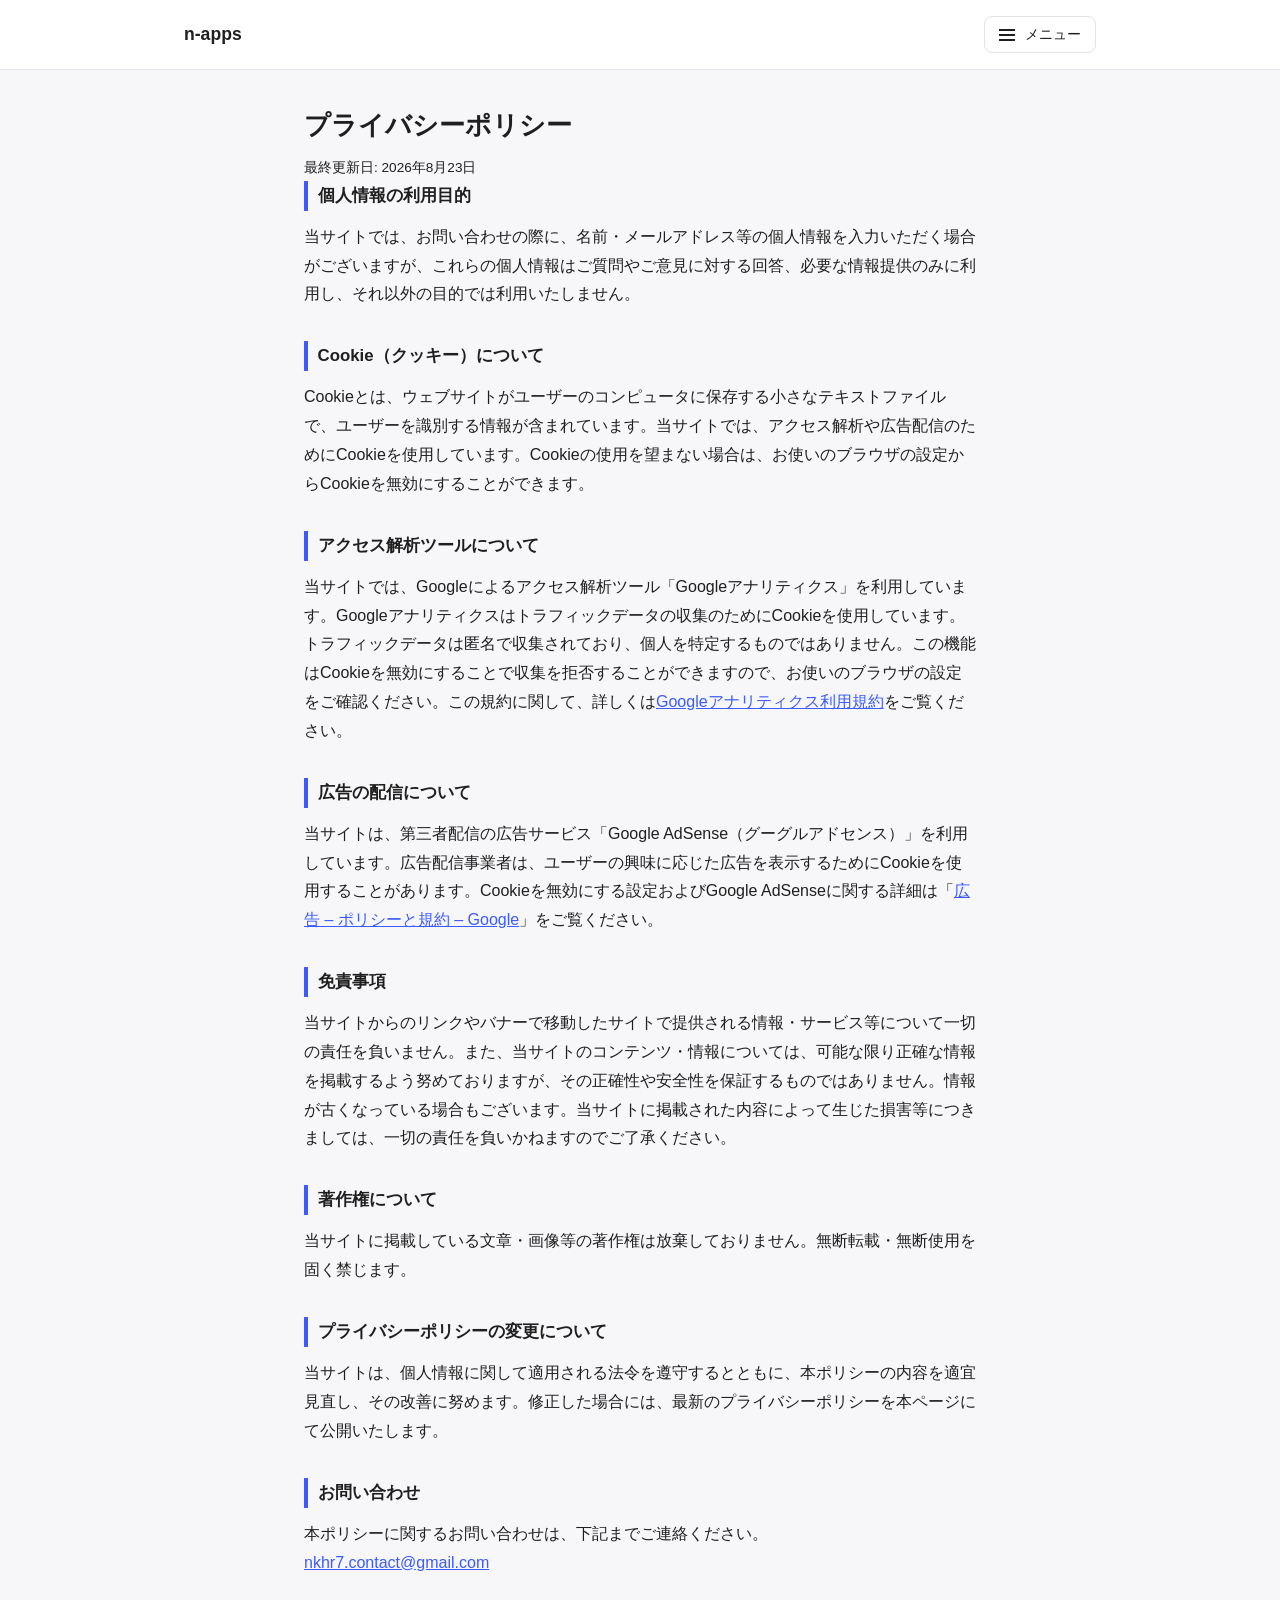
==== privacy/index.html @ ef7b93e1 "Add select tag generator app Adds apps/select-generator: generates <select> markup for prefectures, " ====
<!DOCTYPE html>
<html lang="ja">
<head>
  <meta charset="UTF-8">
  <meta name="viewport" content="width=device-width, initial-scale=1.0">
  <!-- Google tag (gtag.js) -->
  <script async src="https://www.googletagmanager.com/gtag/js?id=G-V08S2K6KE4"></script>
  <script>
    window.dataLayer = window.dataLayer || [];
    function gtag(){dataLayer.push(arguments);}
    gtag('js', new Date());
    gtag('config', 'G-V08S2K6KE4');
  </script>

  <title>プライバシーポリシー | n-apps</title>
  <link rel="stylesheet" href="../css/header.css">
  <link rel="stylesheet" href="style.css">
</head>
<body>
  <header class="site-nav">
    <div class="site-nav-bar">
      <a class="site-nav-brand" href="../index.html">n-apps</a>
      <button id="navToggle" class="nav-toggle" type="button" aria-expanded="false" aria-controls="navMenu">
        <span class="nav-toggle-icon"></span>
        メニュー
      </button>
    </div>
    <nav id="navMenu" class="nav-menu" hidden>
      <a href="../index.html">トップページ</a>
      <a href="../apps/interval-timer/index.html">インターバルタイマー</a>
      <a href="../apps/youtube-thumbnail/index.html">YouTubeサムネイル抽出</a>
      <a href="../apps/roulette/index.html">ルーレット</a>
      <a href="../apps/select-generator/index.html">selectタグ生成</a>
      <a href="../privacy/index.html">プライバシーポリシー</a>
    </nav>
  </header>

  <main class="policy">
    <h1>プライバシーポリシー</h1>
    <p class="updated">最終更新日: 2026年8月23日</p>

    <section>
      <h2>個人情報の利用目的</h2>
      <p>当サイトでは、お問い合わせの際に、名前・メールアドレス等の個人情報を入力いただく場合がございますが、これらの個人情報はご質問やご意見に対する回答、必要な情報提供のみに利用し、それ以外の目的では利用いたしません。</p>
    </section>

    <section>
      <h2>Cookie（クッキー）について</h2>
      <p>Cookieとは、ウェブサイトがユーザーのコンピュータに保存する小さなテキストファイルで、ユーザーを識別する情報が含まれています。当サイトでは、アクセス解析や広告配信のためにCookieを使用しています。Cookieの使用を望まない場合は、お使いのブラウザの設定からCookieを無効にすることができます。</p>
    </section>

    <section>
      <h2>アクセス解析ツールについて</h2>
      <p>当サイトでは、Googleによるアクセス解析ツール「Googleアナリティクス」を利用しています。Googleアナリティクスはトラフィックデータの収集のためにCookieを使用しています。トラフィックデータは匿名で収集されており、個人を特定するものではありません。この機能はCookieを無効にすることで収集を拒否することができますので、お使いのブラウザの設定をご確認ください。この規約に関して、詳しくは<a href="https://marketingplatform.google.com/about/analytics/terms/jp/" target="_blank" rel="noopener">Googleアナリティクス利用規約</a>をご覧ください。</p>
    </section>

    <section>
      <h2>広告の配信について</h2>
      <p>当サイトは、第三者配信の広告サービス「Google AdSense（グーグルアドセンス）」を利用しています。広告配信事業者は、ユーザーの興味に応じた広告を表示するためにCookieを使用することがあります。Cookieを無効にする設定およびGoogle AdSenseに関する詳細は「<a href="https://policies.google.com/technologies/ads?hl=ja" target="_blank" rel="noopener">広告 – ポリシーと規約 – Google</a>」をご覧ください。</p>
    </section>

    <section>
      <h2>免責事項</h2>
      <p>当サイトからのリンクやバナーで移動したサイトで提供される情報・サービス等について一切の責任を負いません。また、当サイトのコンテンツ・情報については、可能な限り正確な情報を掲載するよう努めておりますが、その正確性や安全性を保証するものではありません。情報が古くなっている場合もございます。当サイトに掲載された内容によって生じた損害等につきましては、一切の責任を負いかねますのでご了承ください。</p>
    </section>

    <section>
      <h2>著作権について</h2>
      <p>当サイトに掲載している文章・画像等の著作権は放棄しておりません。無断転載・無断使用を固く禁じます。</p>
    </section>

    <section>
      <h2>プライバシーポリシーの変更について</h2>
      <p>当サイトは、個人情報に関して適用される法令を遵守するとともに、本ポリシーの内容を適宜見直し、その改善に努めます。修正した場合には、最新のプライバシーポリシーを本ページにて公開いたします。</p>
    </section>

    <section>
      <h2>お問い合わせ</h2>
      <p>本ポリシーに関するお問い合わせは、下記までご連絡ください。</p>
      <p id="contactEmail"></p>
    </section>
  </main>

  <script src="../js/header.js"></script>
  <script>
    (function () {
      // 迷惑メール収集ボット対策として文字コードから組み立てる
      var codes = [110, 107, 104, 114, 55, 46, 99, 111, 110, 116, 97, 99, 116, 64, 103, 109, 97, 105, 108, 46, 99, 111, 109];
      var email = String.fromCharCode.apply(null, codes);
      var container = document.getElementById("contactEmail");
      var link = document.createElement("a");
      link.href = "mailto:" + email;
      link.textContent = email;
      container.appendChild(link);
    })();
  </script>
</body>
</html>
---- css/header.css ----
.site-nav {
  border-bottom: 1px solid #e3e3e8;
  background: #ffffff;
}

.site-nav-bar {
  max-width: 960px;
  margin: 0 auto;
  padding: 1rem 1.5rem;
  display: flex;
  align-items: center;
  justify-content: space-between;
  gap: 1rem;
}

.site-nav-brand {
  font-weight: 700;
  font-size: 1.1rem;
  color: #1f1f1f;
  text-decoration: none;
  white-space: nowrap;
}

.nav-toggle {
  display: inline-flex;
  align-items: center;
  gap: 0.6rem;
  padding: 0.5rem 0.9rem;
  border-radius: 8px;
  border: 1px solid #e3e3e8;
  background: #fff;
  color: #1f1f1f;
  font-size: 0.9rem;
  cursor: pointer;
}

.nav-toggle:hover {
  background: #f0f0f4;
}

.nav-toggle-icon {
  display: inline-block;
  width: 16px;
  height: 2px;
  background: currentColor;
  position: relative;
}

.nav-toggle-icon::before,
.nav-toggle-icon::after {
  content: "";
  position: absolute;
  left: 0;
  width: 16px;
  height: 2px;
  background: currentColor;
  transition: transform 0.15s ease;
}

.nav-toggle-icon::before {
  top: -5px;
}

.nav-toggle-icon::after {
  top: 5px;
}

.nav-toggle.is-open .nav-toggle-icon {
  background: transparent;
}

.nav-toggle.is-open .nav-toggle-icon::before {
  transform: translateY(5px) rotate(45deg);
}

.nav-toggle.is-open .nav-toggle-icon::after {
  transform: translateY(-5px) rotate(-45deg);
}

.nav-menu {
  max-width: 960px;
  margin: 0 auto;
  padding: 0 1.5rem 1rem;
  display: flex;
  flex-direction: column;
  gap: 0.25rem;
}

.nav-menu[hidden] {
  display: none;
}

.nav-menu a {
  padding: 0.6rem 0.75rem;
  border-radius: 8px;
  color: #1f1f1f;
  text-decoration: none;
  font-size: 0.95rem;
}

.nav-menu a:hover {
  background: #f0f0f4;
}

.nav-menu a.active {
  color: #3b5bfd;
  font-weight: 600;
  background: #eef1ff;
}
---- privacy/style.css ----
:root {
  --color-bg: #f7f7f9;
  --color-text: #1f1f1f;
  --color-muted: #6b6b6b;
  --color-accent: #3b5bfd;
  --color-border: #e3e3e8;
}

* {
  box-sizing: border-box;
}

body {
  margin: 0;
  min-height: 100vh;
  font-family: "Hiragino Kaku Gothic ProN", "Yu Gothic", -apple-system, BlinkMacSystemFont, sans-serif;
  background: var(--color-bg);
  color: var(--color-text);
}

.policy {
  max-width: 720px;
  margin: 2rem auto 4rem;
  padding: 0 1.5rem;
  line-height: 1.8;
}

.policy h1 {
  margin: 0 0 0.5rem;
  font-size: 1.6rem;
}

.updated {
  margin: 0 0 2.5rem;
  color: var(--color-muted);
  font-size: 0.85rem;
}

.policy section {
  margin-bottom: 2rem;
}

.policy h2 {
  font-size: 1.05rem;
  border-left: 4px solid var(--color-accent);
  padding-left: 0.6rem;
  margin: 0 0 0.75rem;
}

.policy p {
  margin: 0;
  color: var(--color-text);
}

.policy a {
  color: var(--color-accent);
}
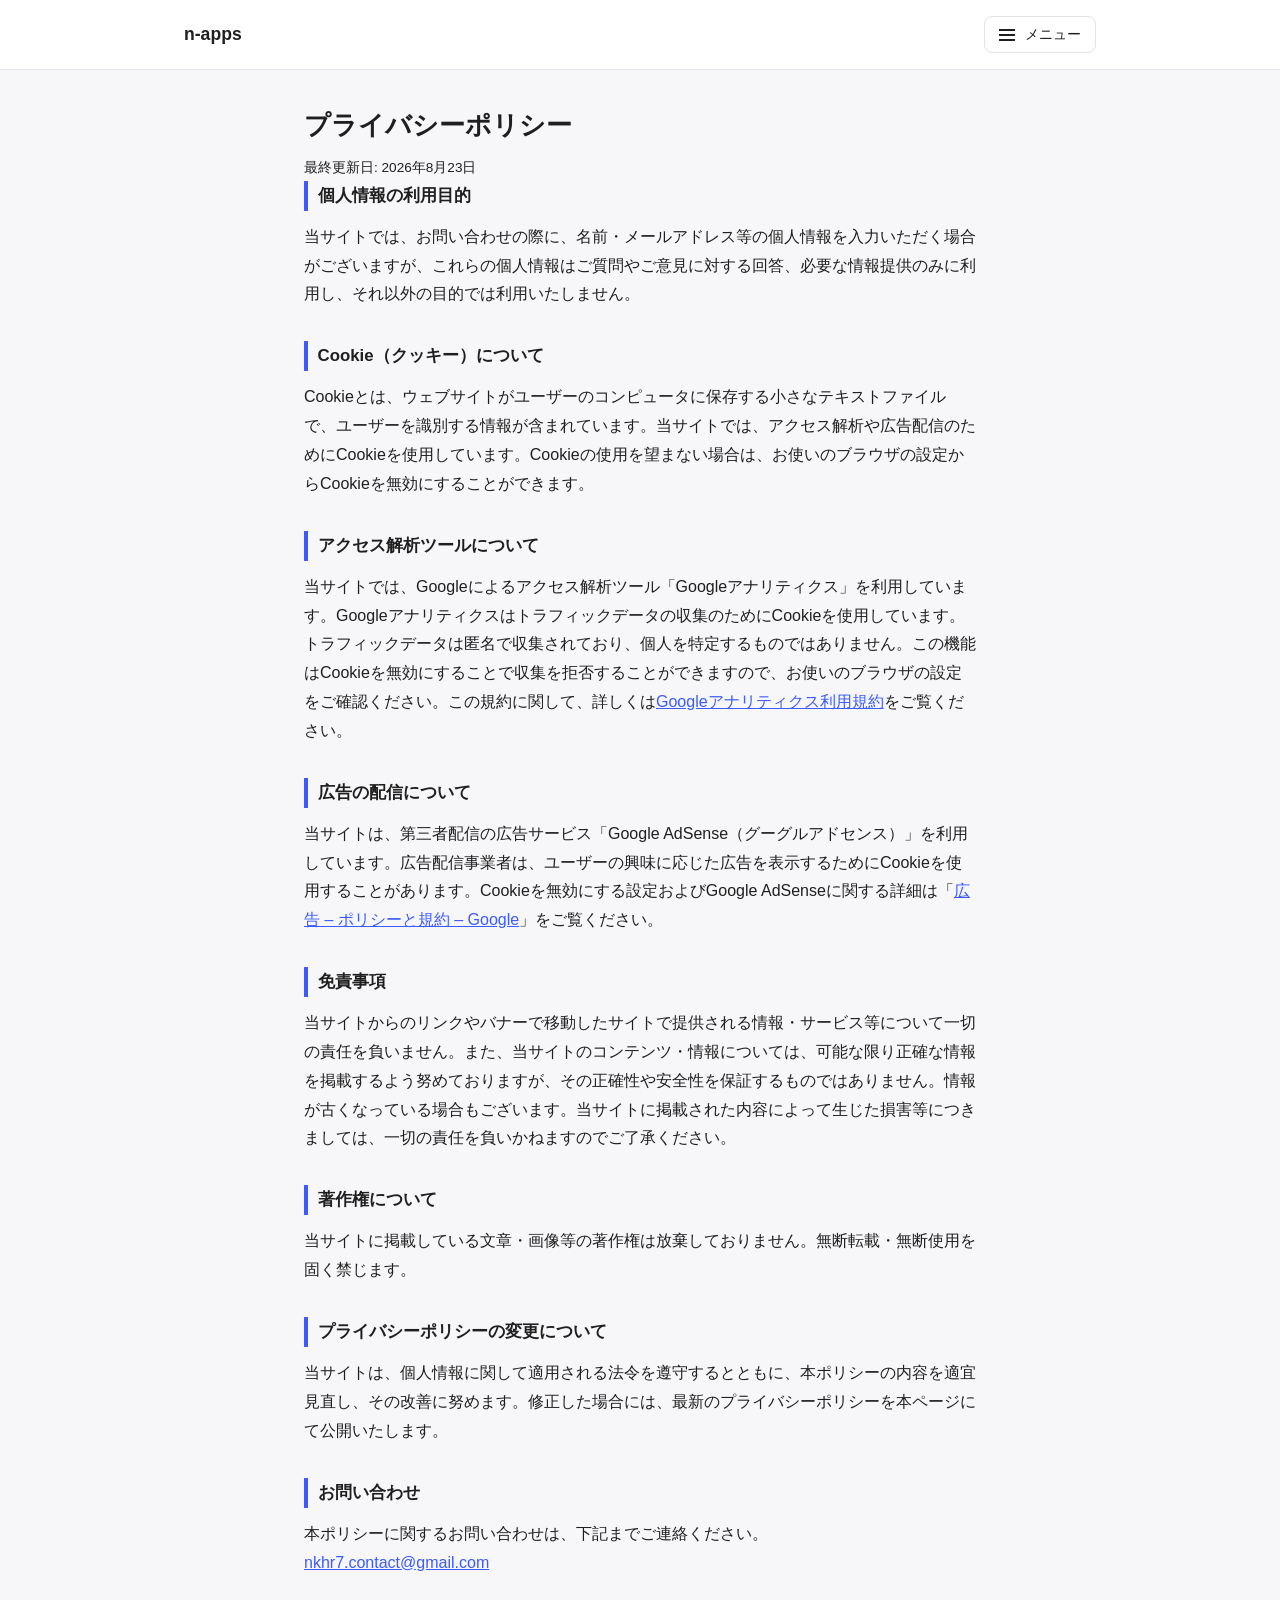
==== commit 513db42d: "Add a shared footer to every sub-page, move AdSense into it Every app page and the privacy page prev" ====
--- a/privacy/index.html
+++ b/privacy/index.html
@@ -3,6 +3,15 @@
 <head>
   <meta charset="UTF-8">
   <meta name="viewport" content="width=device-width, initial-scale=1.0">
+
+  <!-- index.html を末尾に含むURLを、ディレクトリURLへ正規化する -->
+  <script>
+    if (location.pathname.endsWith("/index.html")) {
+      location.replace(location.pathname.slice(0, -"index.html".length) + location.search + location.hash);
+    }
+  </script>
+  <link rel="canonical" href="https://n-apps.nkhr7.com/privacy/">
+
   <!-- Google tag (gtag.js) -->
   <script async src="https://www.googletagmanager.com/gtag/js?id=G-V08S2K6KE4"></script>
   <script>
@@ -19,19 +28,19 @@
 <body>
   <header class="site-nav">
     <div class="site-nav-bar">
-      <a class="site-nav-brand" href="../index.html">n-apps</a>
+      <a class="site-nav-brand" href="../">n-apps</a>
       <button id="navToggle" class="nav-toggle" type="button" aria-expanded="false" aria-controls="navMenu">
         <span class="nav-toggle-icon"></span>
         メニュー
       </button>
     </div>
     <nav id="navMenu" class="nav-menu" hidden>
-      <a href="../index.html">トップページ</a>
-      <a href="../apps/interval-timer/index.html">インターバルタイマー</a>
-      <a href="../apps/youtube-thumbnail/index.html">YouTubeサムネイル抽出</a>
-      <a href="../apps/roulette/index.html">ルーレット</a>
-      <a href="../apps/select-generator/index.html">selectタグ生成</a>
-      <a href="../privacy/index.html">プライバシーポリシー</a>
+      <a href="../">トップページ</a>
+      <a href="../apps/interval-timer/">インターバルタイマー</a>
+      <a href="../apps/youtube-thumbnail/">YouTubeサムネイル抽出</a>
+      <a href="../apps/roulette/">ルーレット</a>
+      <a href="../apps/select-generator/">selectタグ生成</a>
+      <a href="../privacy/">プライバシーポリシー</a>
     </nav>
   </header>
 
@@ -81,6 +90,21 @@
     </section>
   </main>
 
+  <footer class="site-footer">
+    <script async src="https://pagead2.googlesyndication.com/pagead/js/adsbygoogle.js?client=ca-pub-4538219357223464"
+         crossorigin="anonymous"></script>
+    <!-- サイドAds -->
+    <ins class="adsbygoogle"
+         style="display:block"
+         data-ad-client="ca-pub-4538219357223464"
+         data-ad-slot="3885286230"
+         data-ad-format="auto"
+         data-full-width-responsive="true"></ins>
+    <script>
+         (adsbygoogle = window.adsbygoogle || []).push({});
+    </script>
+  </footer>
+
   <script src="../js/header.js"></script>
   <script>
     (function () {
--- a/css/header.css
+++ b/css/header.css
@@ -107,3 +107,11 @@
   font-weight: 600;
   background: #eef1ff;
 }
+
+.site-footer {
+  margin-top: 48px;
+  text-align: center;
+  padding: 1.5rem;
+  color: #6b6b6b;
+  font-size: 0.85rem;
+}
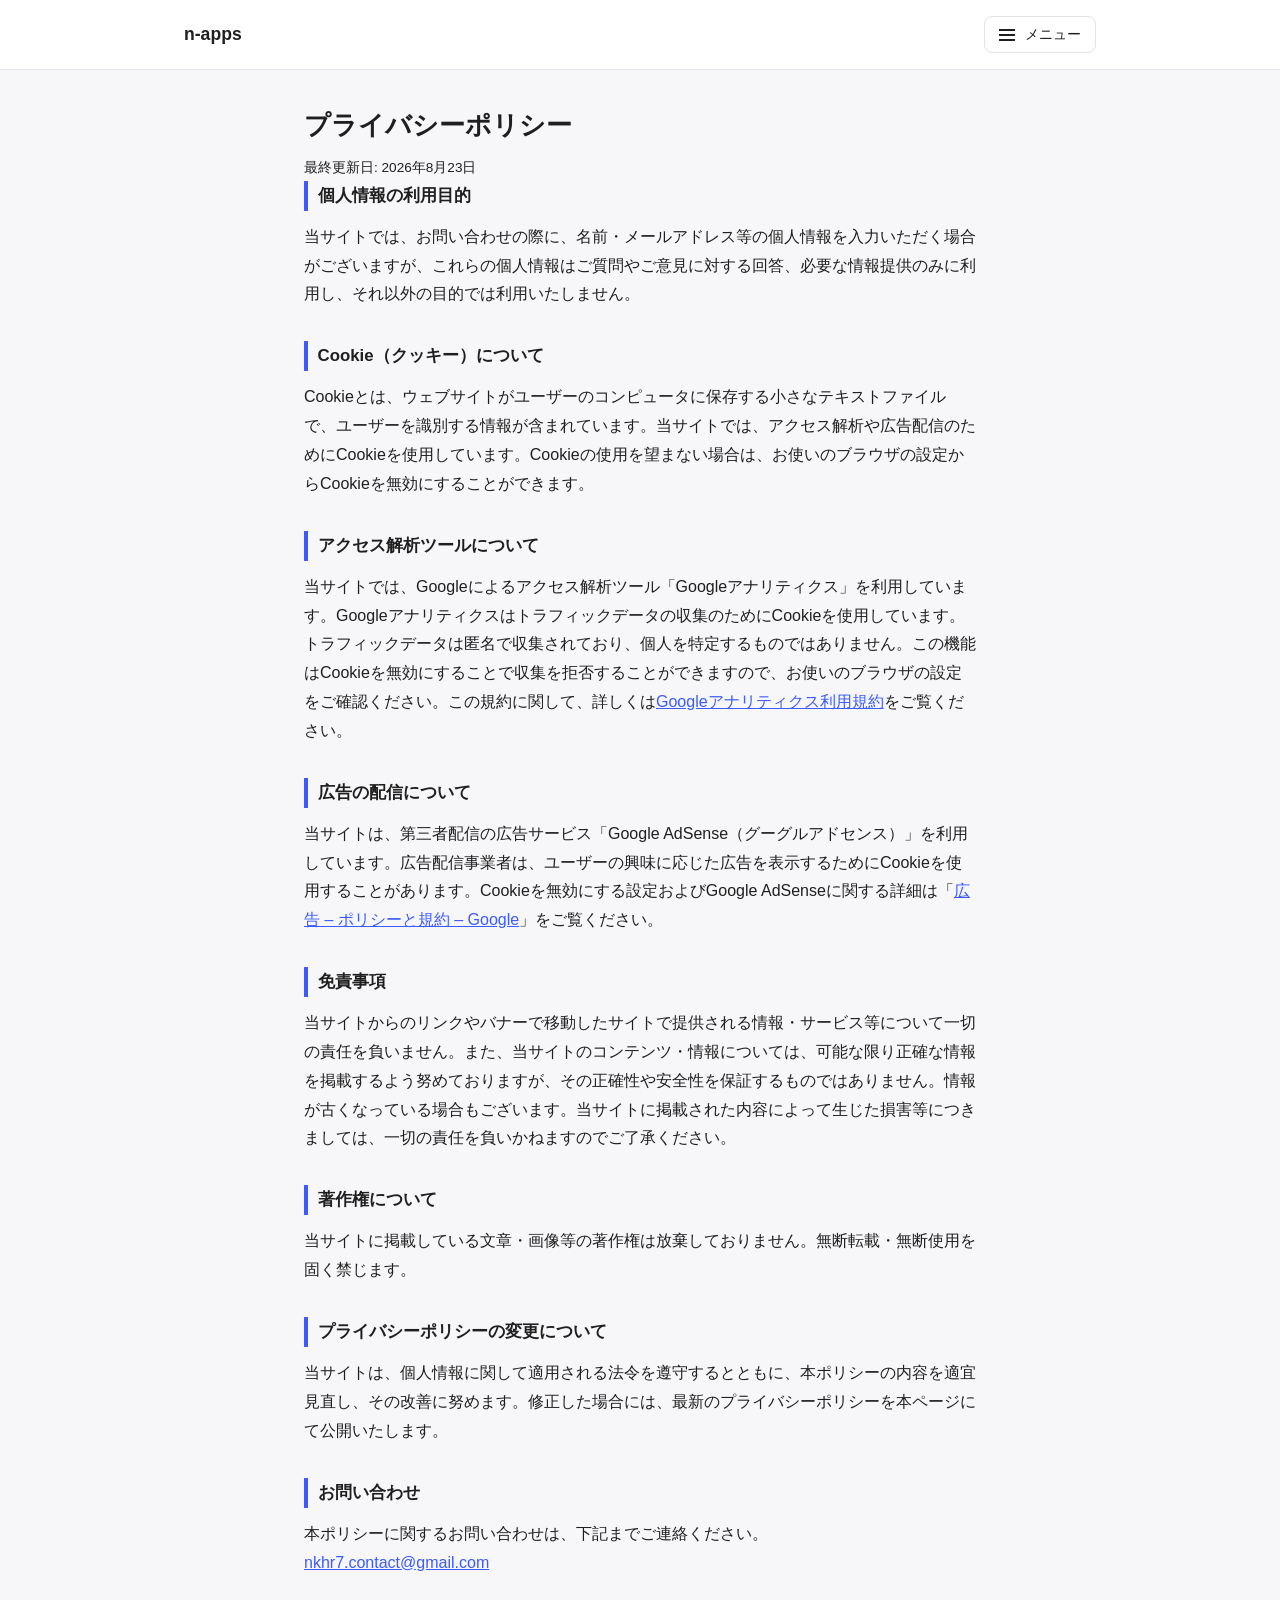
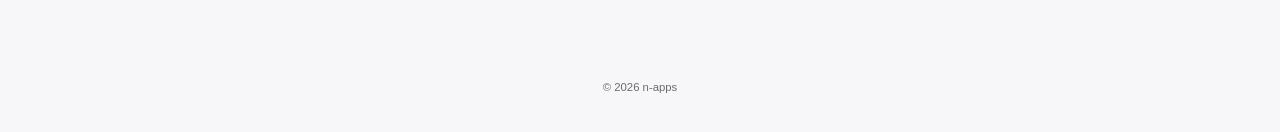
==== commit ff33e139: "Add copyright line to the bottom of every page's footer Adds <p><small>&copy; 2026 n-apps</small></p" ====
--- a/privacy/index.html
+++ b/privacy/index.html
@@ -103,6 +103,8 @@
     <script>
          (adsbygoogle = window.adsbygoogle || []).push({});
     </script>
+
+    <p><small>&copy; 2026 n-apps</small></p>
   </footer>
 
   <script src="../js/header.js"></script>
